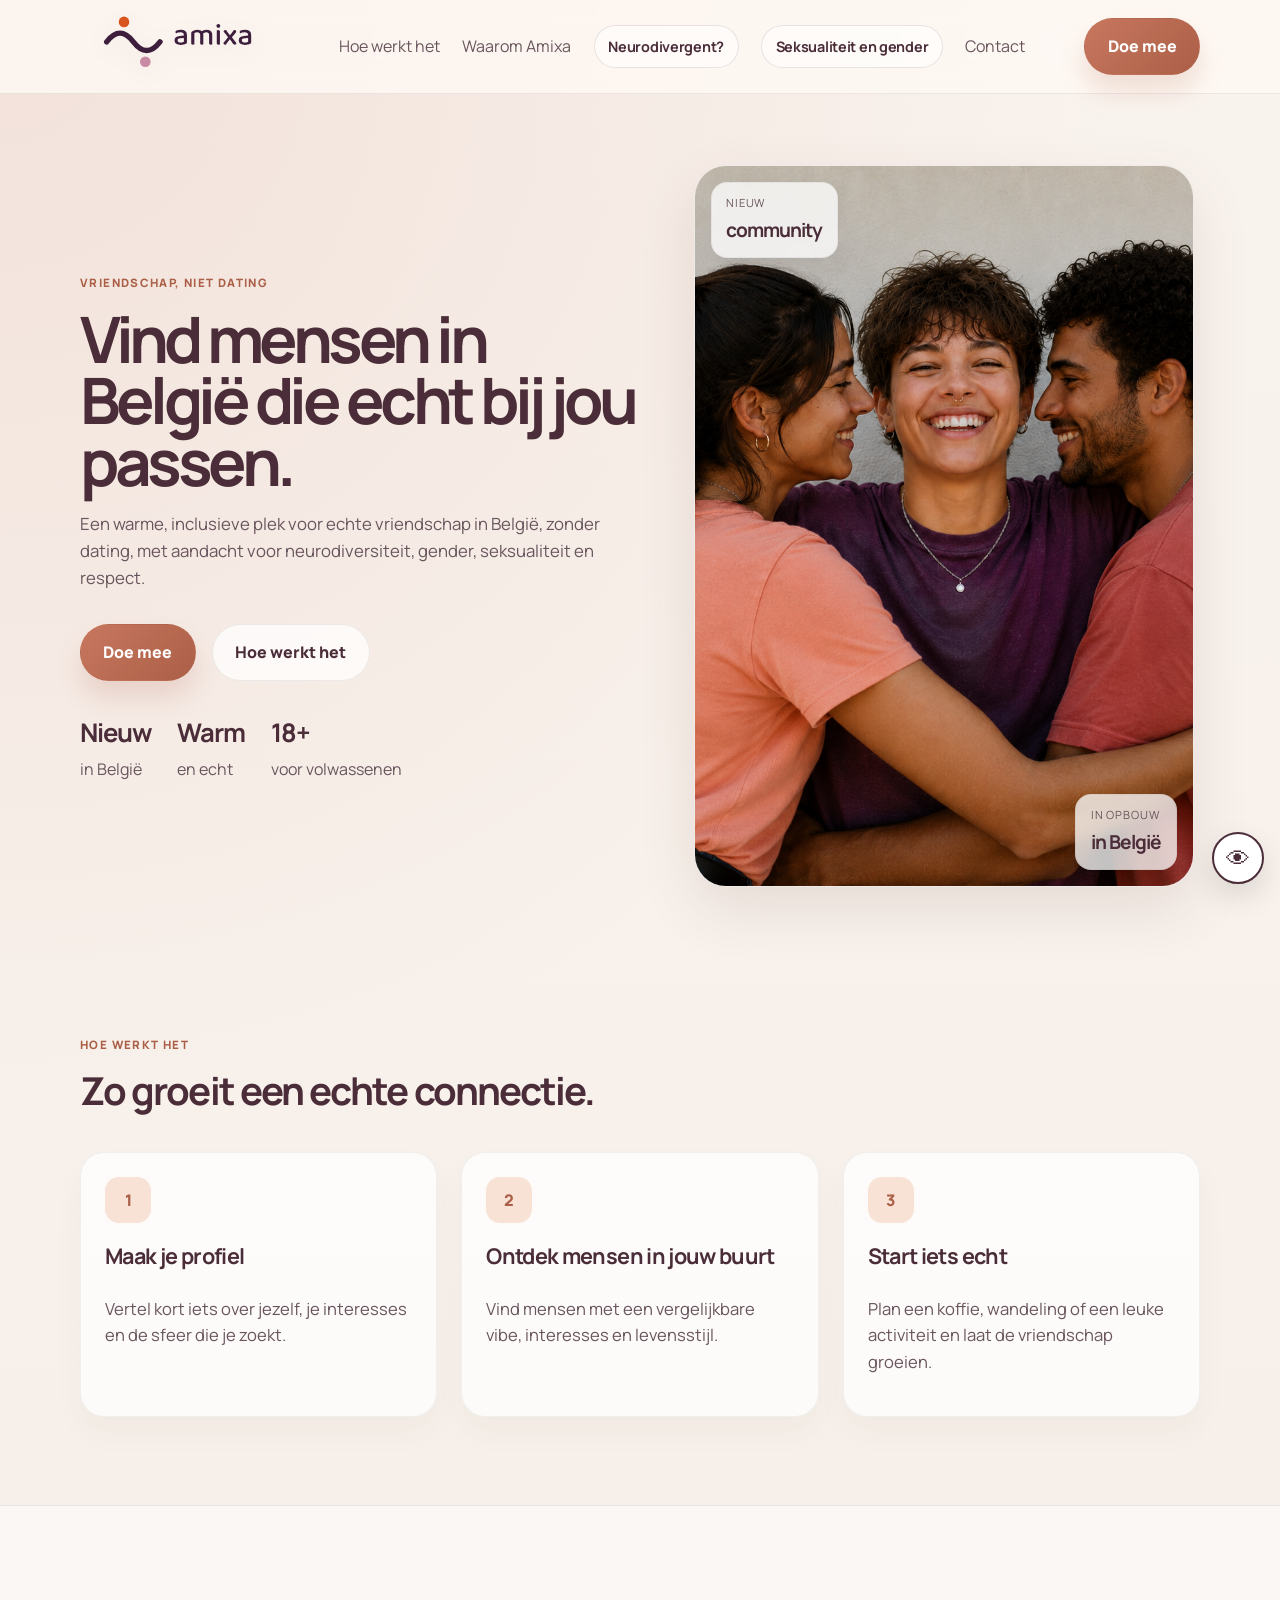
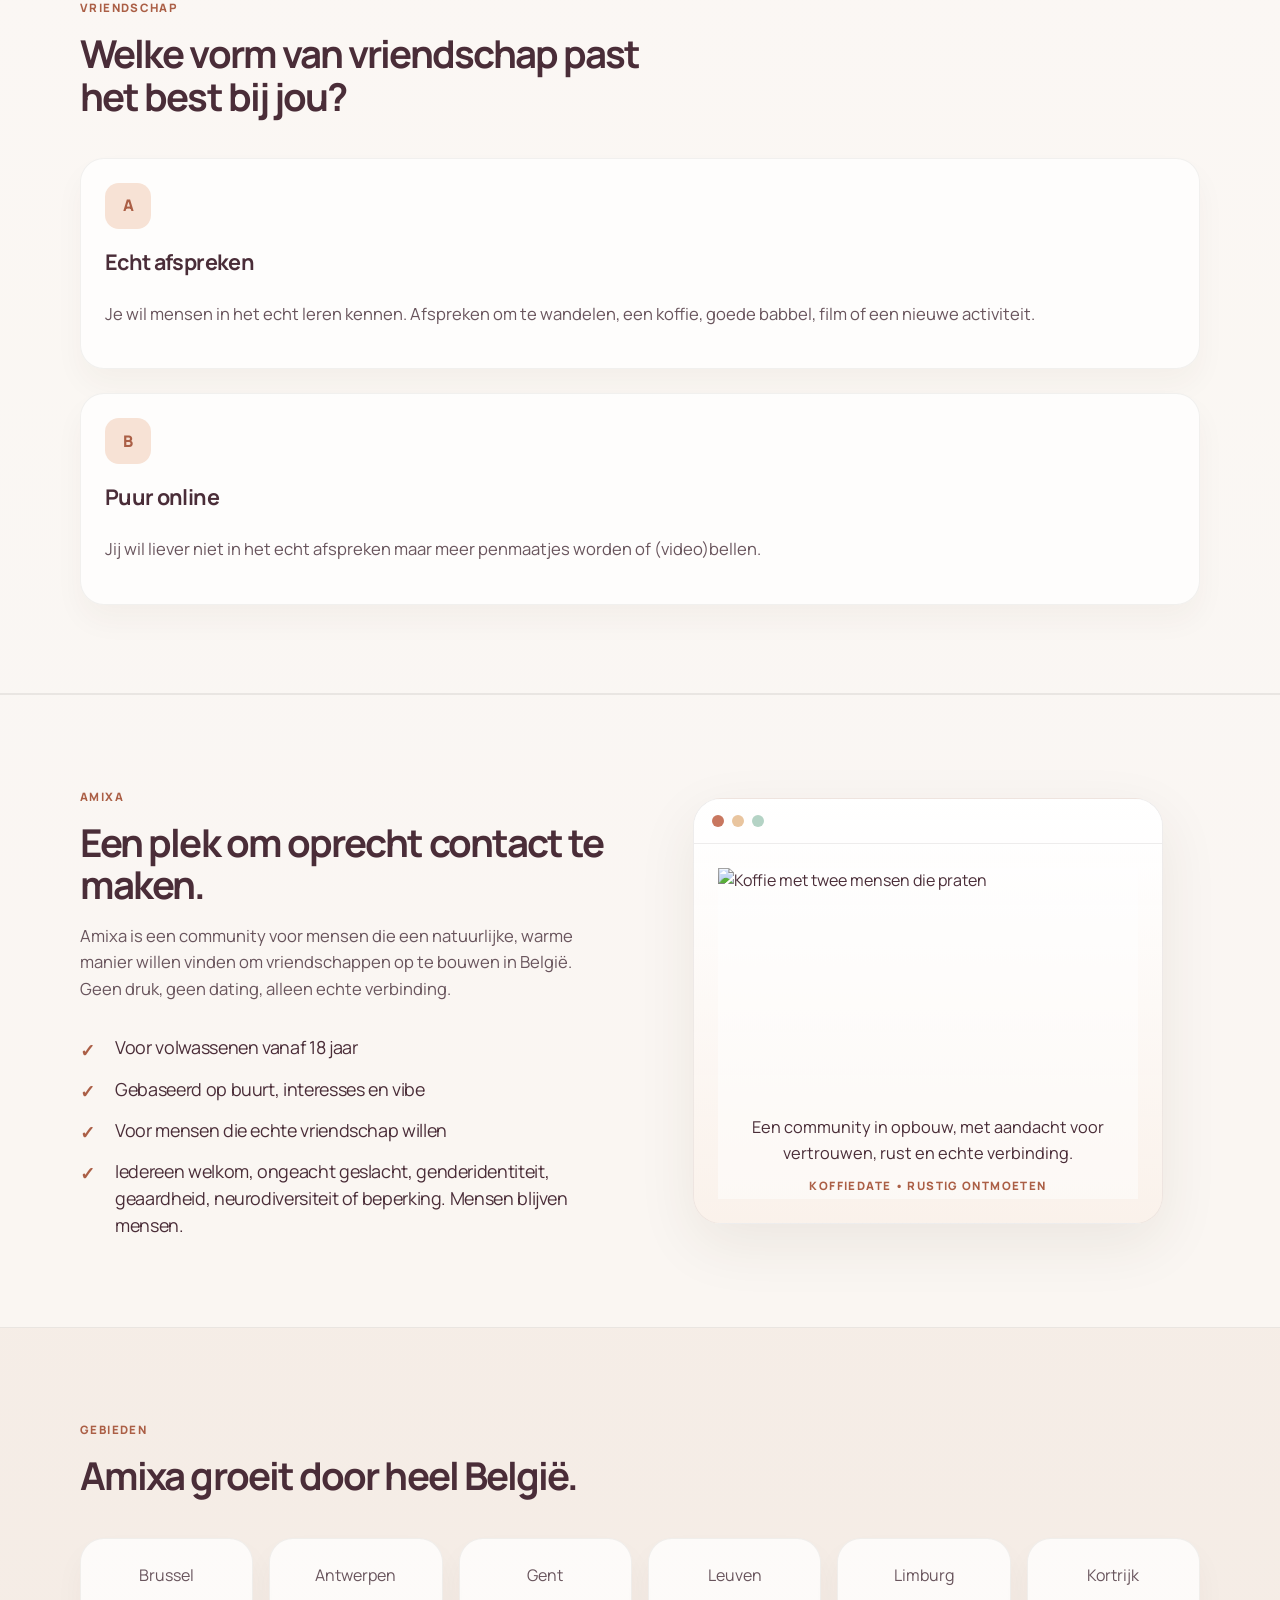
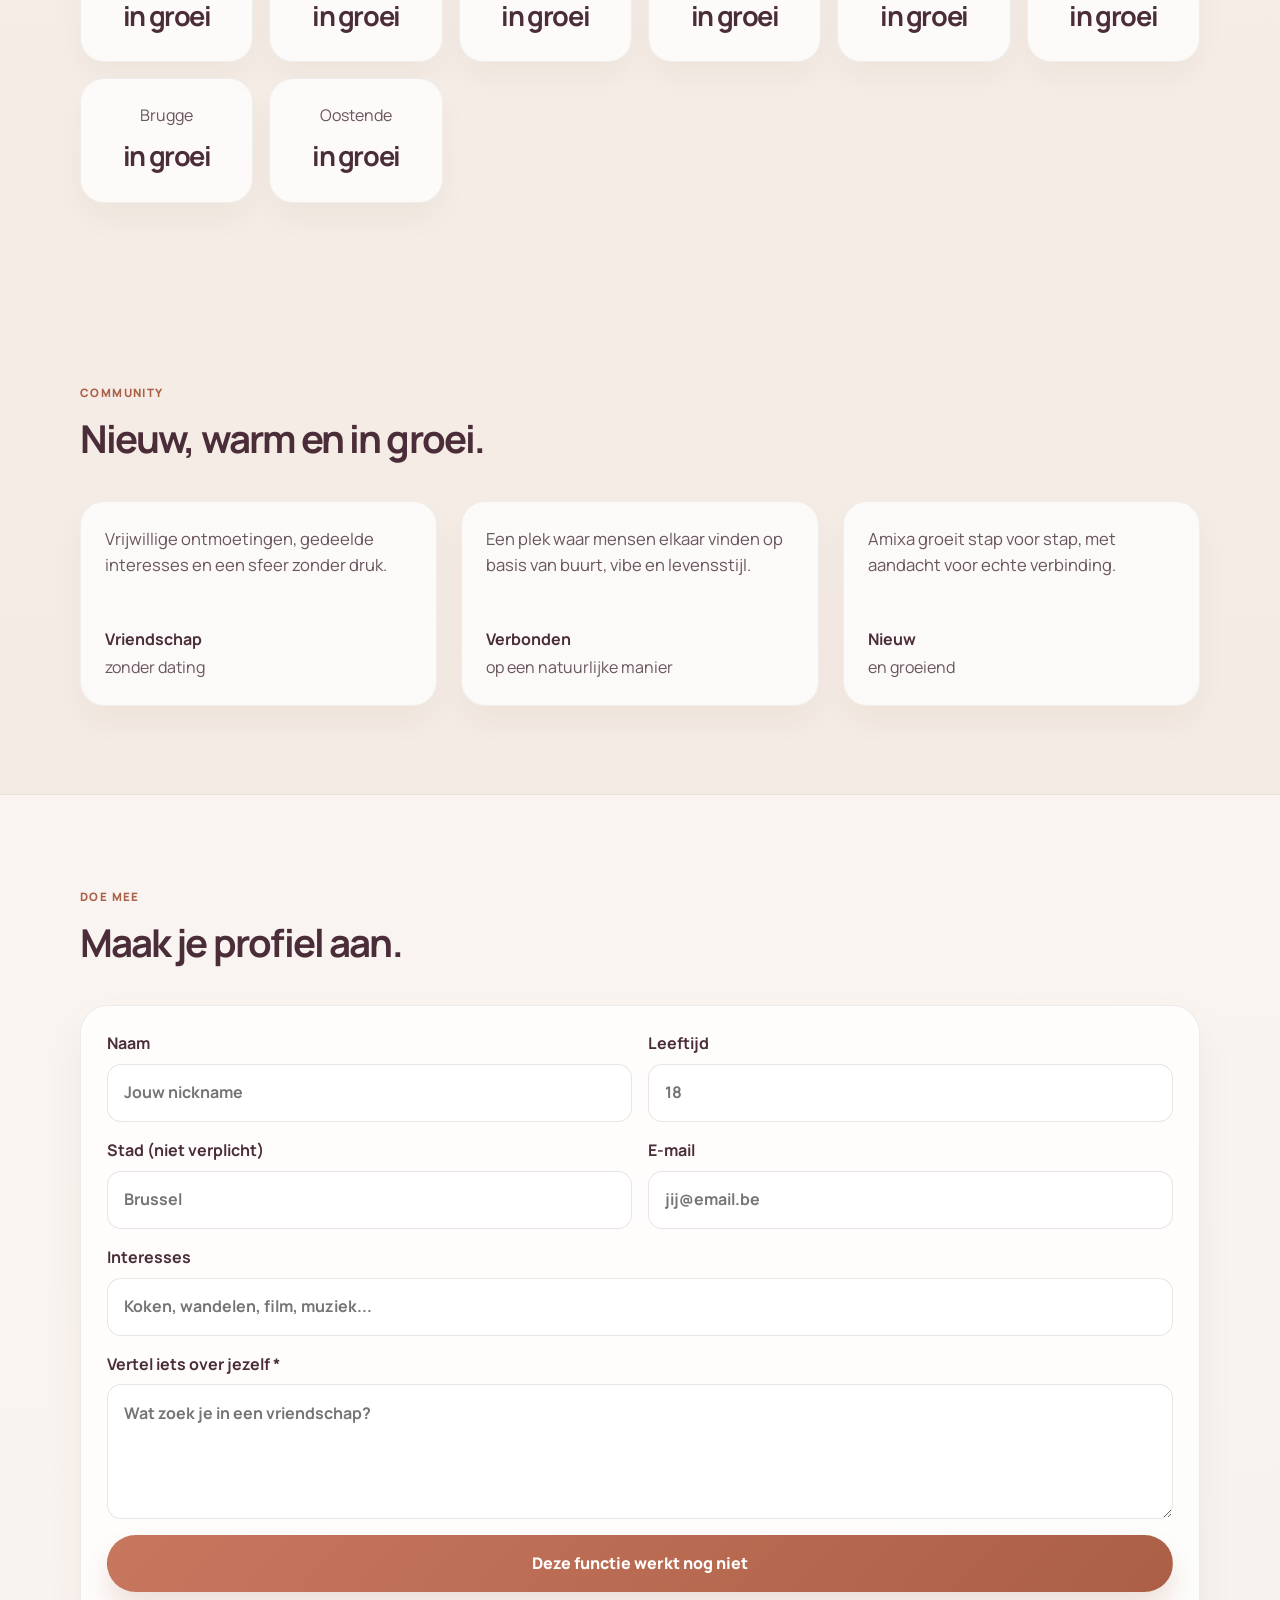
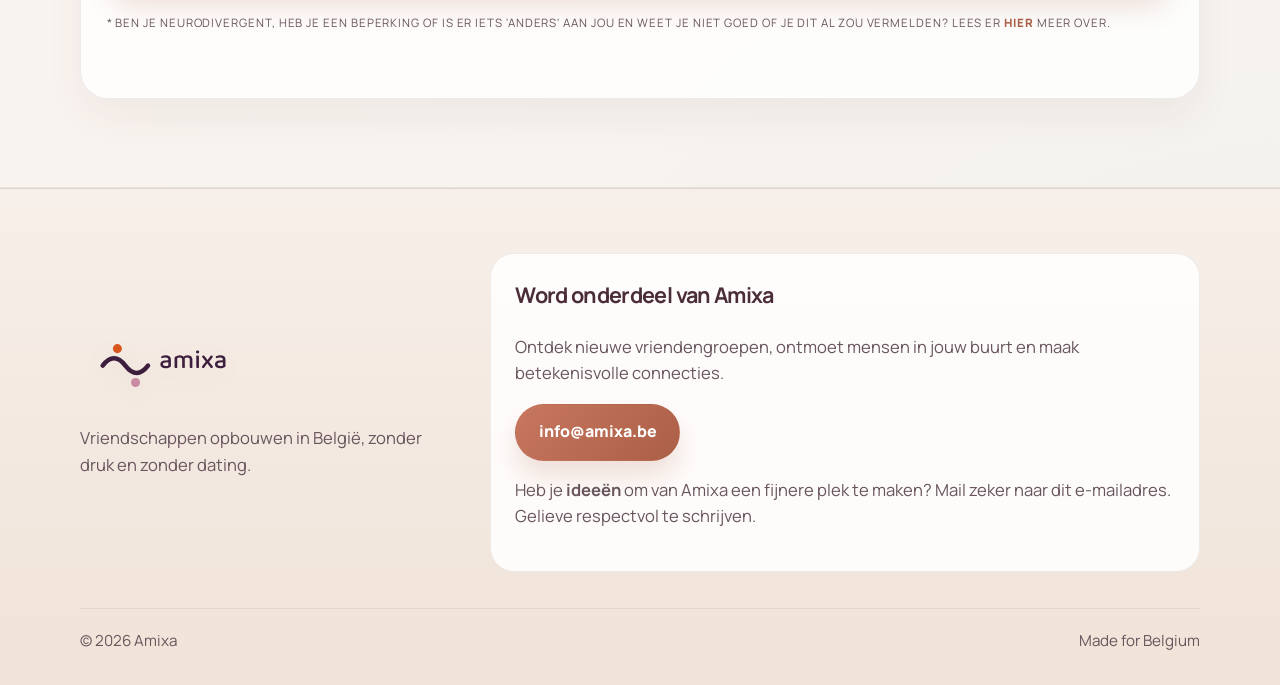
==== index.html @ b14d1f06 "Eerste versie website" ====
<!DOCTYPE html>
<html lang="nl">
  <head>
    <meta charset="UTF-8" />
    <meta name="viewport" content="width=device-width, initial-scale=1.0" />
    <meta
      name="description"
      content="Amixa helpt mensen vanaf 18 jaar in België echte vriendschappen te vinden zonder dating, op basis van interesses, buurt en verbinding."
    />
    <title>Amixa | Echte vriendschappen in België</title>
    <link rel="preconnect" href="https://fonts.googleapis.com" />
    <link rel="preconnect" href="https://fonts.gstatic.com" crossorigin />
    <link
      href="https://fonts.googleapis.com/css2?family=Manrope:wght@400;500;600;700;800&display=swap"
      rel="stylesheet"
    />
    <link rel="icon" type="image/svg+xml" href="favicon.svg" />
    <link rel="stylesheet" href="styles.css" />
  </head>
  <body>
    <div class="dev-modal hidden" id="devModal" aria-live="polite">
      <div class="dev-modal-card">
        <p class="dev-modal-kicker">Even een kleine update</p>
        <h2>Leuk dat je dit al invulde, maar deze functie werkt nog niet.</h2>
        <p>Feedback over deze eerste versie van Amixa? Mail naar info@amixa.be.</p>
        <p>Kom later terug :)</p>
        <button type="button" class="button button-primary" id="closeDevModal">Sluiten</button>
      </div>
    </div>

    <button class="contrast-toggle" type="button" aria-label="Schakel hoog contrast in" aria-pressed="false" title="Hoog contrast">
      👁
    </button>

    <header class="site-header">
      <div class="container nav-wrap">
        <a href="#top" class="brand" aria-label="Amixa home">
          <img src="amixa_logo_transparent.svg" alt="Amixa logo" class="brand-logo" />
        </a>

        <button class="nav-toggle" aria-label="Toggle navigation" aria-expanded="false">
          <span></span>
          <span></span>
          <span></span>
        </button>

        <nav class="site-nav" aria-label="Hoofdnavigatie">
          <a href="#hoe-werkt-het">Hoe werkt het</a>
          <a href="#waarom-amixa">Waarom Amixa</a>
          <a href="neurodivergent.html" class="header-pill" aria-label="Neurodivergent?">Neurodivergent?</a>
          <a href="sexualiteit-gender.html" class="header-pill" aria-label="Seksualiteit en gender">Seksualiteit en gender</a>
          <a href="#contact">Contact</a>
        </nav>

        <a href="#join" class="button button-primary nav-button">Doe mee</a>
      </div>
    </header>

    <main id="top">
      <section class="hero">
        <div class="container hero-grid">
          <div class="hero-copy">
            <span class="eyebrow">Vriendschap, niet dating</span>
            <h1>Vind mensen in België die echt bij jou passen.</h1>
            <p>
              Een warme, inclusieve plek voor echte vriendschap in België, zonder dating,
              met aandacht voor neurodiversiteit, gender, seksualiteit en respect.
            </p>

            <div class="hero-actions">
              <a href="#join" class="button button-primary">Doe mee</a>
              <a href="#hoe-werkt-het" class="button button-secondary">Hoe werkt het</a>
            </div>

            <div class="hero-metrics">
              <div>
                <strong>Nieuw</strong>
                <span>in België</span>
              </div>
              <div>
                <strong>Warm</strong>
                <span>en echt</span>
              </div>
              <div>
                <strong>18+</strong>
                <span>voor volwassenen</span>
              </div>
            </div>
          </div>

          <div class="hero-visual" aria-label="Foto van vrienden die elkaar knuffelen">
            <div class="hero-photo-card">
              <img src="3 vrienden knuffelen.png" alt="Drie vrienden knuffelen en lachen" />

              <div class="floating-badge top-left">
                <span>Nieuw</span>
                <strong>community</strong>
              </div>

              <div class="floating-badge bottom-right">
                <span>In opbouw</span>
                <strong>in België</strong>
              </div>
            </div>
          </div>
        </div>
      </section>

      <section id="hoe-werkt-het" class="section">
        <div class="container">
          <div class="section-heading narrow">
            <span class="eyebrow">Hoe werkt het</span>
            <h2>Zo groeit een echte connectie.</h2>
          </div>

          <div class="cards-grid three-col">
            <article class="info-card">
              <div class="icon">1</div>
              <h3>Maak je profiel</h3>
              <p>
                Vertel kort iets over jezelf, je interesses en de sfeer die je zoekt.
              </p>
            </article>

            <article class="info-card">
              <div class="icon">2</div>
              <h3>Ontdek mensen in jouw buurt</h3>
              <p>
                Vind mensen met een vergelijkbare vibe, interesses en levensstijl.
              </p>
            </article>

            <article class="info-card">
              <div class="icon">3</div>
              <h3>Start iets echt</h3>
              <p>
                Plan een koffie, wandeling of een leuke activiteit en laat de vriendschap groeien.
              </p>
            </article>
          </div>
        </div>
      </section>

      <section class="section alt-bg">
        <div class="container">
          <div class="section-heading narrow">
            <span class="eyebrow">Vriendschap</span>
            <h2>Welke vorm van vriendschap past het best bij jou?</h2>
          </div>

          <div class="cards-grid two-col">
            <article class="info-card">
              <div class="icon">A</div>
              <h3>Echt afspreken</h3>
              <p>
                Je wil mensen in het echt leren kennen. Afspreken om te wandelen, een koffie,
                goede babbel, film of een nieuwe activiteit.
              </p>
            </article>

            <article class="info-card">
              <div class="icon">B</div>
              <h3>Puur online</h3>
              <p>
                Jij wil liever niet in het echt afspreken maar meer penmaatjes worden of
                (video)bellen.
              </p>
            </article>
          </div>
        </div>
      </section>

      <section id="waarom-amixa" class="section alt-bg">
        <div class="container split-grid">
          <div class="feature-copy">
            <span class="eyebrow">Amixa</span>
            <h2>Een plek om oprecht contact te maken.</h2>
            <p>
              Amixa is een community voor mensen die een natuurlijke, warme manier willen vinden
              om vriendschappen op te bouwen in België.<br />
              Geen druk, geen dating, alleen echte verbinding.
            </p>

            <ul class="check-list">
              <li>Voor volwassenen vanaf 18 jaar</li>
              <li>Gebaseerd op buurt, interesses en vibe</li>
              <li>Voor mensen die echte vriendschap willen</li>
              <li>Iedereen welkom, ongeacht geslacht, genderidentiteit, geaardheid, neurodiversiteit of beperking. Mensen blijven mensen.</li>
            </ul>
          </div>

          <div class="feature-panel">
            <div class="panel-card">
              <div class="panel-header">
                <span class="dot coral"></span>
                <span class="dot gold"></span>
                <span class="dot mint"></span>
              </div>

              <div class="panel-body quote-rotator-wrap">
                <div class="quote-rotator" aria-live="polite">
                  <div class="quote-rotator__slide is-active">
                    <img
                      src="https://images.unsplash.com/photo-1495474472287-4d71bcdd2085?auto=format&fit=crop&w=900&q=80"
                      alt="Koffie met twee mensen die praten"
                    />
                    <div class="quote-rotator__content">
                      <p class="plain-copy">Een community in opbouw, met aandacht voor vertrouwen, rust en echte verbinding.</p>
                      <span class="rotator-caption">Koffiedate • rustig ontmoeten</span>
                    </div>
                  </div>

                  <div class="quote-rotator__slide">
                    <img src="cinema.png" alt="Film scherm in de cinema" />
                    <div class="quote-rotator__content">
                      <p class="plain-copy">Een community in opbouw, met aandacht voor vertrouwen, rust en echte verbinding.</p>
                      <span class="rotator-caption">Filmavond • samen kijken</span>
                    </div>
                  </div>

                  <div class="quote-rotator__slide">
                    <img src="escaperoom.png" alt="Bord met escaperoom" />
                    <div class="quote-rotator__content">
                      <p class="plain-copy">Een community in opbouw, met aandacht voor vertrouwen, rust en echte verbinding.</p>
                      <span class="rotator-caption">Escaperoom • samen op avontuur</span>
                    </div>
                  </div>
                </div>
              </div>
            </div>
          </div>
        </div>
      </section>

      <section id="gebieden" class="section">
        <div class="container">
          <div class="section-heading narrow">
            <span class="eyebrow">Gebieden</span>
            <h2>Amixa groeit door heel België.</h2>
          </div>

          <div class="regions-grid">
            <div class="region-card">
              <span>Brussel</span>
              <strong>in groei</strong>
            </div>
            <div class="region-card">
              <span>Antwerpen</span>
              <strong>in groei</strong>
            </div>
            <div class="region-card">
              <span>Gent</span>
              <strong>in groei</strong>
            </div>
            <div class="region-card">
              <span>Leuven</span>
              <strong>in groei</strong>
            </div>
            <div class="region-card">
              <span>Limburg</span>
              <strong>in groei</strong>
            </div>
            <div class="region-card">
              <span>Kortrijk</span>
              <strong>in groei</strong>
            </div>
            <div class="region-card">
              <span>Brugge</span>
              <strong>in groei</strong>
            </div>
            <div class="region-card">
              <span>Oostende</span>
              <strong>in groei</strong>
            </div>
          </div>
        </div>
      </section>

      <section class="section testimonials">
        <div class="container">
          <div class="section-heading narrow">
            <span class="eyebrow">Community</span>
            <h2>Nieuw, warm en in groei.</h2>
          </div>

          <div class="cards-grid three-col testimonial-grid">
            <article class="testimonial-card">
              <p>Vrijwillige ontmoetingen, gedeelde interesses en een sfeer zonder druk.</p>
              <footer>
                <strong>Vriendschap</strong>
                <span>zonder dating</span>
              </footer>
            </article>

            <article class="testimonial-card">
              <p>Een plek waar mensen elkaar vinden op basis van buurt, vibe en levensstijl.</p>
              <footer>
                <strong>Verbonden</strong>
                <span>op een natuurlijke manier</span>
              </footer>
            </article>

            <article class="testimonial-card">
              <p>Amixa groeit stap voor stap, met aandacht voor echte verbinding.</p>
              <footer>
                <strong>Nieuw</strong>
                <span>en groeiend</span>
              </footer>
            </article>
          </div>
        </div>
      </section>

      <section id="join" class="section alt-bg">
        <div class="container">
          <div class="section-heading narrow">
            <span class="eyebrow">Doe mee</span>
            <h2>Maak je profiel aan.</h2>
          </div>

          <div class="signup-panel">
            <form id="profile-form" class="signup-form">
              <div class="form-row">
                <label>
                  <span>Naam</span>
                  <input type="text" name="name" placeholder="Jouw nickname" required />
                </label>

                <label>
                  <span>Leeftijd</span>
                  <input type="number" name="age" min="18" placeholder="18" required />
                </label>
              </div>

              <div class="form-row">
                <label>
                  <span>Stad (niet verplicht)</span>
                  <input type="text" name="city" placeholder="Brussel" />
                </label>

                <label>
                  <span>E-mail</span>
                  <input type="email" name="email" placeholder="jij@email.be" required />
                </label>
              </div>

              <label>
                <span>Interesses</span>
                <input type="text" name="interests" placeholder="Koken, wandelen, film, muziek..." required />
              </label>

              <label>
                <span>Vertel iets over jezelf *</span>
                <textarea name="bio" rows="4" placeholder="Wat zoek je in een vriendschap?" required></textarea>
              </label>

              <button type="submit" class="button button-primary">Deze functie werkt nog niet</button>
              <p class="form-note">* Ben je neurodivergent, heb je een beperking of is er iets 'anders' aan jou en weet je niet goed of je dit al zou vermelden? Lees er <a href="kiezen.html" class="form-note-link">hier</a> meer over.</p>
              <p class="form-success" aria-live="polite"></p>
            </form>
          </div>
        </div>
      </section>
    </main>

    <footer id="contact" class="site-footer">
      <div class="container footer-wrap">
        <div>
          <a href="#top" class="brand footer-brand" aria-label="Amixa home">
            <img src="amixa_logo_transparent.svg" alt="Amixa logo" class="brand-logo" />
          </a>
          <p>Vriendschappen opbouwen in België, zonder druk en zonder dating.</p>
        </div>

        <div class="cta-box">
          <h3>Word onderdeel van Amixa</h3>
          <p>Ontdek nieuwe vriendengroepen, ontmoet mensen in jouw buurt en maak betekenisvolle connecties.</p>
          <a href="mailto:info@amixa.be" class="button button-primary">info@amixa.be</a>
          <p>Heb je <strong>ideeën</strong> om van Amixa een fijnere plek te maken? Mail zeker naar dit e-mailadres. Gelieve respectvol te schrijven.</p>
        </div>
      </div>

      <div class="container bottom-bar">
        <span>© <span id="year"></span> Amixa</span>
        <span>Made for Belgium</span>
      </div>
    </footer>

    <script src="https://www.gstatic.com/firebasejs/10.12.2/firebase-app-compat.js"></script>
    <script src="https://www.gstatic.com/firebasejs/10.12.2/firebase-firestore-compat.js"></script>
    <script src="script.js"></script>
  </body>
</html>
---- styles.css ----
:root {
  --bg: #f7efe8;
  --bg-soft: #f1e4dc;
  --panel: #fffdfb;
  --panel-strong: #f5e7df;
  --card: #fffaf6;
  --text: #4a2d38;
  --muted: #69555d;
  --primary: #c8775f;
  --primary-deep: #ab5f46;
  --secondary: #b4d3c5;
  --secondary-deep: #7ea898;
  --gold: #e9c59f;
  --line: rgba(42, 32, 29, 0.08);
  --shadow: rgba(72, 45, 31, 0.08);
  --peach: #f7e2d5;
  --mint: #edf7f1;
  --rose: #f0d7ce;
}

* {
  box-sizing: border-box;
}

html {
  scroll-behavior: smooth;
}

body {
  margin: 0;
  font-family: "Manrope", sans-serif;
  background:
    radial-gradient(circle at top left, rgba(200, 119, 95, 0.14), transparent 20%),
    radial-gradient(circle at bottom right, rgba(180, 211, 197, 0.18), transparent 24%),
    linear-gradient(180deg, #f9f3ee 0%, #f2e8e0 100%);
  color: var(--text);
  line-height: 1.6;
}

body.high-contrast {
  background: #ffef80 !important;
  color: #000 !important;
}

body.high-contrast * {
  color: #000 !important;
}

body.high-contrast p,
body.high-contrast span,
body.high-contrast li,
body.high-contrast label,
body.high-contrast input,
body.high-contrast textarea,
body.high-contrast .site-nav a,
body.high-contrast .bottom-bar,
body.high-contrast .cta-box p,
body.high-contrast .nav-button,
body.high-contrast .hero-metrics span,
body.high-contrast .region-card span,
body.high-contrast .testimonial-card footer span,
body.high-contrast .section-heading .eyebrow {
  font-size: 1.05rem !important;
  line-height: 1.6 !important;
}

body.high-contrast h1 {
  font-size: clamp(3.2rem, 7vw, 6rem) !important;
  line-height: 0.95 !important;
  letter-spacing: -0.06em !important;
}

body.high-contrast h2 {
  font-size: clamp(2.3rem, 4vw, 3.8rem) !important;
  line-height: 1.05 !important;
  letter-spacing: -0.05em !important;
}

body.high-contrast h3,
body.high-contrast .brand,
body.high-contrast .button,
body.high-contrast .hero-metrics strong,
body.high-contrast .region-card strong,
body.high-contrast .testimonial-card strong {
  font-size: 1.3em !important;
  line-height: 1.2 !important;
}

body.high-contrast .site-header,
body.high-contrast .site-footer,
body.high-contrast .alt-bg,
body.high-contrast .info-card,
body.high-contrast .testimonial-card,
body.high-contrast .region-card,
body.high-contrast .signup-panel,
body.high-contrast .cta-box,
body.high-contrast .panel-card,
body.high-contrast .empty-panel,
body.high-contrast .metric-box,
body.high-contrast .panel-body {
  background: #fff6b0 !important;
}

body.high-contrast .button-primary {
  background: #000 !important;
  color: #ffef80 !important;
  border-color: #000 !important;
}

body.high-contrast .button-secondary {
  background: #ffef80 !important;
  color: #000 !important;
  border-color: #000 !important;
}

body.high-contrast .hero-photo-card,
body.high-contrast .floating-badge,
body.high-contrast .brand-logo {
  filter: none !important;
}

h1,
h2,
h3,
.brand,
.site-nav,
.button,
.hero-metrics strong,
.region-card strong,
.testimonial-card strong,
.section-heading,
.feature-copy,
.check-list li,
.plain-copy,
.footer-brand,
.bottom-bar {
  color: var(--text);
}

a {
  color: inherit;
  text-decoration: none;
}

img {
  max-width: 100%;
  display: block;
}

button {
  font: inherit;
}

.container {
  width: min(1120px, calc(100% - 2rem));
  margin: 0 auto;
}

.section {
  padding: 5.5rem 0;
}

.alt-bg {
  background: rgba(255, 255, 255, 0.45);
  border-block: 1px solid var(--line);
}

.eyebrow {
  display: inline-block;
  margin-bottom: 1rem;
  font-size: 0.72rem;
  letter-spacing: 0.12em;
  text-transform: uppercase;
  color: var(--primary-deep);
  font-weight: 800;
}

h1, h2, h3, p {
  margin-top: 0;
}

h1 {
  font-size: clamp(2.8rem, 5vw, 5rem);
  line-height: 0.96;
  letter-spacing: -0.07em;
  margin-bottom: 1.2rem;
}

h2 {
  font-size: clamp(2rem, 3vw, 3.2rem);
  line-height: 1.1;
  letter-spacing: -0.05em;
  margin-bottom: 1rem;
}

h3 {
  font-size: 1.35rem;
  letter-spacing: -0.03em;
}

p {
  color: var(--muted);
  font-size: 1.04rem;
}

.site-header {
  position: sticky;
  top: 0;
  z-index: 20;
  background: rgba(255, 250, 245, 0.75);
  backdrop-filter: blur(12px);
  border-bottom: 1px solid var(--line);
}

.nav-wrap {
  display: flex;
  align-items: center;
  justify-content: space-between;
  min-height: 80px;
  gap: 1rem;
}

.site-nav .header-pill {
  border: 1px solid rgba(74, 45, 56, 0.12);
  background: rgba(255, 255, 255, 0.55);
  color: var(--text);
  border-radius: 999px;
  padding: 0.55rem 0.85rem;
  font-weight: 700;
  font-size: 0.9rem;
  letter-spacing: -0.02em;
  cursor: pointer;
}

.brand {
  display: inline-flex;
  align-items: center;
  gap: 0.7rem;
  font-weight: 800;
  letter-spacing: -0.05em;
  font-size: 1.2rem;
}

.brand-logo {
  display: block;
  width: 200px;
  max-width: 100%;
  height: auto;
  object-fit: contain;
  filter: drop-shadow(0 6px 12px rgba(42, 32, 29, 0.06));
}

.footer-brand .brand-logo {
  width: 200px;
}

.brand-mark {
  display: inline-grid;
  place-items: center;
  width: 34px;
  height: 34px;
  border-radius: 12px;
  background: linear-gradient(135deg, var(--primary), var(--gold));
  color: #ffffff;
  font-weight: 900;
  box-shadow: 0 10px 18px rgba(255, 141, 109, 0.25);
}

.site-nav {
  display: inline-flex;
  align-items: center;
  gap: 1.4rem;
  color: var(--muted);
}

.site-nav a {
  transition: color 0.2s ease;
}

.site-nav a:hover,
.site-nav a:focus-visible {
  color: var(--text);
}

.nav-toggle {
  display: none;
  width: 46px;
  height: 46px;
  border-radius: 12px;
  background: rgba(255, 255, 255, 0.9);
  border: 1px solid var(--line);
  padding: 0.7rem 0.6rem;
}

.nav-toggle span {
  display: block;
  width: 100%;
  height: 2px;
  background: var(--text);
  margin: 5px 0;
  border-radius: 2px;
}

.button {
  display: inline-flex;
  justify-content: center;
  align-items: center;
  border-radius: 999px;
  padding: 0.92rem 1.4rem;
  font-weight: 800;
  transition: transform 0.2s ease, box-shadow 0.2s ease;
  border: 1px solid transparent;
}

.button:hover,
.button:focus-visible {
  transform: translateY(-1px);
}

.button-primary {
  background: linear-gradient(135deg, var(--primary), var(--primary-deep));
  color: #fff;
  box-shadow: 0 16px 26px rgba(171, 95, 70, 0.18);
}

.button-secondary {
  background: rgba(255, 255, 255, 0.72);
  border-color: rgba(42, 32, 29, 0.08);
  color: var(--text);
}

.hero {
  padding: 4.4rem 0 3.5rem;
}

.hero-grid {
  display: grid;
  grid-template-columns: 1.05fr 0.95fr;
  align-items: center;
  gap: 2.5rem;
}

.hero-copy p {
  max-width: 34rem;
  font-size: 1.05rem;
}

.hero-actions {
  display: flex;
  flex-wrap: wrap;
  gap: 1rem;
  margin: 2rem 0;
}

.hero-metrics {
  display: flex;
  flex-wrap: wrap;
  gap: 1.6rem;
  margin-top: 1.25rem;
}

.hero-metrics div {
  display: flex;
  flex-direction: column;
  gap: 0.2rem;
}

.hero-metrics strong {
  font-size: 1.6rem;
  letter-spacing: -0.04em;
}

.hero-metrics span {
  color: var(--muted);
}

.hero-visual {
  display: flex;
  justify-content: center;
}

.hero-photo-card {
  position: relative;
  width: min(100%, 500px);
  border-radius: 32px;
  overflow: hidden;
  border: 1px solid rgba(42, 32, 29, 0.08);
  background: var(--panel);
  box-shadow: 0 22px 56px rgba(96, 65, 50, 0.12);
}

.hero-photo-card img {
  display: block;
  width: 100%;
  height: 720px;
  object-fit: cover;
  object-position: center;
}

.floating-badge {
  position: absolute;
  display: flex;
  flex-direction: column;
  gap: 0.2rem;
  background: rgba(255, 255, 255, 0.76);
  backdrop-filter: blur(6px);
  border: 1px solid rgba(42, 32, 29, 0.06);
  border-radius: 16px;
  padding: 0.7rem 0.9rem;
  box-shadow: 0 12px 28px rgba(41, 31, 28, 0.08);
}

.floating-badge span {
  color: var(--muted);
  font-size: 0.7rem;
  text-transform: uppercase;
  letter-spacing: 0.08em;
}

.floating-badge strong {
  font-size: 1.2rem;
  letter-spacing: -0.05em;
}

.top-left {
  top: 1rem;
  left: 1rem;
}

.bottom-right {
  right: 1rem;
  bottom: 1rem;
}

.cta-card span {
  color: rgba(255, 255, 255, 0.8);
}

.section-heading {
  margin-bottom: 2.5rem;
}

.section-heading.narrow {
  max-width: 620px;
}

.cards-grid {
  display: grid;
  gap: 1.5rem;
}

.three-col {
  grid-template-columns: repeat(3, minmax(0, 1fr));
}

.info-card,
.testimonial-card,
.region-card {
  background: rgba(255, 255, 255, 0.74);
  border: 1px solid rgba(42, 32, 29, 0.06);
  border-radius: 24px;
  padding: 1.5rem;
  box-shadow: 0 16px 30px rgba(72, 45, 31, 0.04);
}

.icon {
  display: inline-grid;
  place-items: center;
  width: 46px;
  height: 46px;
  border-radius: 14px;
  margin-bottom: 1rem;
  background: var(--peach);
  color: var(--primary-deep);
  font-weight: 800;
}

.split-grid {
  display: grid;
  grid-template-columns: 1fr 1fr;
  align-items: center;
  gap: 2rem;
}

.check-list {
  list-style: none;
  padding: 0;
  margin: 2rem 0 0;
  display: grid;
  gap: 0.9rem;
}

.check-list li {
  position: relative;
  padding-left: 2.2rem;
  color: var(--text);
  font-size: clamp(1.05rem, 1.4vw, 1.5rem);
  line-height: 1.5;
  letter-spacing: -0.02em;
  font-weight: 400;
}

.check-list li::before {
  content: "✓";
  position: absolute;
  left: 0;
  top: 0.12em;
  color: var(--primary-deep);
  font-weight: 800;
  font-size: 1em;
}

.takeaway-callout {
  background: linear-gradient(180deg, rgba(255, 255, 255, 0.7), rgba(246, 230, 223, 0.8));
  border: 1px solid rgba(190, 106, 82, 0.26);
  border-radius: 28px;
  padding: 2rem 2rem 1.25rem;
  box-shadow: 0 18px 38px rgba(133, 92, 79, 0.08);
}

.takeaway-callout .section-heading {
  margin-bottom: 1.25rem;
}

.takeaway-callout .section-heading h2 {
  margin-bottom: 0;
  font-size: clamp(1.8rem, 2.2vw, 2.8rem);
  line-height: 1.08;
}

.takeaway-callout .eyebrow {
  background: rgba(255, 255, 255, 0.5);
  border: 1px solid rgba(190, 106, 82, 0.18);
  border-radius: 999px;
  padding: 0.45rem 0.8rem;
  margin-bottom: 0.8rem;
}

.takeaway-subtitle {
  margin: 0 0 0.7rem;
  color: var(--primary-deep);
  font-size: 0.95rem;
  font-weight: 800;
  letter-spacing: 0.12em;
  text-transform: uppercase;
}

.safe-callout {
  margin-top: 1.8rem;
}

.safe-callout p:last-child {
  margin-bottom: 0;
  color: var(--text);
  font-size: 1.08rem;
  font-weight: 700;
}

.feature-panel {
  display: flex;
  justify-content: center;
}

.panel-card {
  width: min(100%, 470px);
  background: linear-gradient(180deg, rgba(255, 255, 255, 0.96), rgba(255, 245, 239, 0.92));
  border: 1px solid var(--line);
  border-radius: 28px;
  overflow: hidden;
  box-shadow: 0 20px 60px rgba(70, 48, 31, 0.08);
}

.panel-header {
  display: flex;
  gap: 0.5rem;
  padding: 1rem 1.1rem;
  border-bottom: 1px solid var(--line);
  background: rgba(255, 255, 255, 0.7);
}

.dot {
  width: 12px;
  height: 12px;
  border-radius: 50%;
  display: inline-block;
}

.dot.coral { background: var(--primary); }
.dot.gold { background: var(--gold); }
.dot.mint { background: var(--secondary); }

.panel-body {
  padding: 1.5rem;
}

.empty-panel {
  min-height: 250px;
  display: flex;
  align-items: center;
  justify-content: center;
  background: linear-gradient(180deg, rgba(255, 255, 255, 0.5), rgba(247, 239, 232, 0.6));
}

.quote-rotator-wrap {
  min-height: 320px;
  background: linear-gradient(180deg, rgba(255, 255, 255, 0.5), rgba(247, 239, 232, 0.6));
}

.quote-rotator {
  position: relative;
  height: 100%;
}

.quote-rotator__slide {
  display: none;
  height: 100%;
  background: rgba(255, 255, 255, 0.5);
}

.quote-rotator__slide.is-active {
  display: block;
}

.quote-rotator__slide img {
  width: 100%;
  height: 230px;
  object-fit: cover;
  display: block;
}

.movie-screen,
.escape-sign {
  width: 100%;
  height: 230px;
  display: flex;
  align-items: center;
  justify-content: center;
  position: relative;
  overflow: hidden;
}

.movie-screen {
  background: linear-gradient(180deg, #1c1e2f 0%, #0f1220 100%);
  border: 6px solid #f4d6b5;
}

.movie-screen::before {
  content: "";
  position: absolute;
  inset: 18px 18px 18px 18px;
  border-radius: 12px;
  background: linear-gradient(180deg, rgba(255, 255, 255, 0.08), rgba(255, 255, 255, 0.02));
}

.movie-screen span,
.escape-sign span {
  position: relative;
  z-index: 1;
  font-weight: 800;
  letter-spacing: -0.04em;
}

.movie-screen span {
  color: #f7efe8;
  font-size: clamp(2rem, 4vw, 2.5rem);
}

.escape-sign {
  background: linear-gradient(135deg, #f7e2d5 0%, #f5d7b7 50%, #e9d5a4 100%);
  border: 4px solid rgba(74, 45, 56, 0.15);
}

.escape-sign span {
  color: var(--text);
  font-size: clamp(1.8rem, 3vw, 2.4rem);
}

.quote-rotator__content {
  padding: 1rem 1rem 0.2rem;
}

.plain-copy {
  margin: 0;
  text-align: center;
  font-size: 1.02rem;
  color: var(--text);
}

.rotator-caption {
  display: block;
  margin-top: 0.7rem;
  text-align: center;
  font-size: 0.72rem;
  letter-spacing: 0.12em;
  text-transform: uppercase;
  color: var(--primary-deep);
  font-weight: 800;
}

.metric-grid {
  display: grid;
  grid-template-columns: repeat(2, minmax(0, 1fr));
  gap: 0.8rem;
  margin-bottom: 1.2rem;
}

.metric-box {
  background: var(--card);
  border: 1px solid var(--line);
  border-radius: 16px;
  padding: 0.9rem 0.8rem;
}

.metric-box small {
  display: block;
  color: var(--muted);
}

.metric-box strong {
  font-size: 1.6rem;
  letter-spacing: -0.05em;
}

.insight-box {
  background: linear-gradient(135deg, rgba(255, 141, 109, 0.1), rgba(154, 213, 196, 0.15));
  border: 1px solid rgba(255, 141, 109, 0.18);
  border-radius: 18px;
  padding: 0.9rem 1rem;
  margin-bottom: 1.3rem;
}

.insight-box span {
  display: block;
  color: var(--muted);
  margin-bottom: 0.2rem;
}

.bars {
  display: grid;
  gap: 1rem;
}

.bar-group label {
  display: inline-block;
  color: var(--muted);
  margin-bottom: 0.5rem;
}

.progress {
  position: relative;
  width: 100%;
  height: 12px;
  border-radius: 999px;
  background: rgba(31, 29, 27, 0.07);
  overflow: hidden;
}

.progress span {
  position: absolute;
  inset: 0 auto 0 0;
  border-radius: inherit;
  background: linear-gradient(90deg, var(--primary), var(--secondary-deep));
}

.regions-grid {
  display: grid;
  grid-template-columns: repeat(6, minmax(0, 1fr));
  gap: 1rem;
}

.region-card {
  display: flex;
  flex-direction: column;
  gap: 0.35rem;
  min-height: 120px;
  justify-content: center;
  text-align: center;
}

.region-card span {
  color: var(--muted);
}

.region-card strong {
  font-size: 1.7rem;
  letter-spacing: -0.05em;
}

.testimonial-grid {
  grid-template-columns: repeat(3, minmax(0, 1fr));
}

.testimonial-card {
  margin: 0;
  display: flex;
  flex-direction: column;
  justify-content: space-between;
  gap: 2rem;
}

.testimonial-card footer {
  display: flex;
  flex-direction: column;
  gap: 0.15rem;
  color: var(--muted);
}

.site-footer {
  background: linear-gradient(180deg, #f7efe9 0%, #f0e3d8 100%);
  border-top: 1px solid var(--line);
  padding: 4rem 0 2rem;
}

.footer-wrap {
  display: flex;
  justify-content: space-between;
  align-items: center;
  gap: 2rem;
}

.footer-brand {
  margin-bottom: 1rem;
}

.footer-brand .brand-logo {
  width: 170px;
}

.cta-box {
  min-width: min(100%, 430px);
  background: rgba(255, 255, 255, 0.85);
  border: 1px solid var(--line);
  border-radius: 24px;
  padding: 1.5rem;
}

.cta-box .button {
  display: inline-block;
  margin-bottom: 1rem;
}

.page-main {
  padding-bottom: 2rem;
}

.page-hero {
  padding: 4rem 0 2rem;
}

.page-hero-inner {
  display: grid;
  gap: 1.5rem;
}

.page-title-wrap {
  max-width: 940px;
}

.page-title-wrap h1 {
  white-space: nowrap;
}

.page-title-wrap p {
  max-width: 730px;
  font-size: 1.2rem;
}

.neuro-title-wrap h1 {
  white-space: normal;
  font-size: clamp(2.1rem, 3.8vw, 3.6rem);
  line-height: 1.08;
  letter-spacing: -0.05em;
  max-width: 860px;
}

.identity-split {
  display: grid;
  grid-template-columns: 0.95fr 1.05fr;
  gap: 1.5rem;
  align-items: stretch;
}

.explainer-three {
  display: grid;
  grid-template-columns: 1fr 1.1fr 1fr;
  gap: 1.5rem;
  align-items: stretch;
}

.explainer-visual {
  display: flex;
  align-items: stretch;
}

.explainer-visual-lower {
  align-self: end;
}

.identity-panel,
.portrait-panel,
.explainer-card {
  background: rgba(255, 255, 255, 0.82);
  border: 1px solid var(--line);
  border-radius: 28px;
  padding: 1.5rem;
  box-shadow: 0 18px 34px rgba(74, 45, 56, 0.04);
}

.explainer-card {
  display: flex;
  flex-direction: column;
  justify-content: flex-start;
}

.explainer-card h3 {
  margin-bottom: 0.8rem;
}

.compact-grid {
  margin-top: 1rem;
}

.left-align {
  margin-bottom: 1.25rem;
}

.compare-table {
  width: 100%;
  margin-top: 2rem;
  border-collapse: collapse;
  border: 1px solid var(--line);
  border-radius: 22px;
  overflow: hidden;
  background: rgba(255, 255, 255, 0.7);
  box-shadow: 0 18px 34px rgba(74, 45, 56, 0.04);
}

.compare-table th,
.compare-table td {
  width: 50%;
  vertical-align: top;
  padding: 1.2rem 1.1rem;
  border-bottom: 1px solid var(--line);
  color: var(--text);
}

.compare-table th {
  background: rgba(233, 197, 159, 0.35);
  text-align: left;
  font-size: 0.78rem;
  line-height: 1.2;
  letter-spacing: 0.09em;
  text-transform: uppercase;
  color: var(--primary-deep);
}

.compare-table td + td,
.compare-table th + th {
  border-left: 1px solid var(--line);
}

.compare-table tbody tr:last-child td {
  border-bottom: none;
}

@media (max-width: 700px) {
  .compare-table,
  .compare-table thead,
  .compare-table tbody,
  .compare-table th,
  .compare-table td,
  .compare-table tr {
    display: block;
    width: 100%;
  }

  .compare-table thead {
    display: none;
  }

  .compare-table tr {
    border-bottom: 1px solid var(--line);
  }

  .compare-table td {
    border-left: none !important;
    border-bottom: none;
    padding: 1rem 1rem 0.75rem;
  }

  .compare-table td:last-child {
    padding-bottom: 1rem;
  }
}

.gender-grid {
  display: grid;
  grid-template-columns: repeat(2, minmax(0, 1fr));
  gap: 1rem;
}

.term-badge {
  display: inline-flex;
  align-items: center;
  justify-content: center;
  margin-bottom: 0.9rem;
  padding: 0.45rem 0.8rem;
  border-radius: 999px;
  font-size: 0.72rem;
  font-weight: 800;
  letter-spacing: 0.08em;
  text-transform: uppercase;
}

.term-badge-seksualiteit {
  background: rgba(199, 164, 124, 0.2);
  color: #73532a;
}

.term-badge-geslacht {
  background: rgba(216, 110, 90, 0.18);
  color: #7d3f35;
}

.term-badge-gender {
  background: rgba(159, 118, 148, 0.14);
  color: var(--primary-deep);
}

.term-badge-cis {
  background: rgba(79, 120, 139, 0.12);
  color: var(--primary-deep);
}

.term-badge-trans {
  background: rgba(166, 99, 121, 0.14);
  color: var(--primary-deep);
}

.gender-row {
  display: flex;
  align-items: center;
  justify-content: center;
  gap: 0.75rem;
  margin: 0.5rem 0 1rem;
  flex-wrap: wrap;
}

.badge-card {
  position: relative;
}

.gender-item {
  min-height: 170px;
  display: flex;
  flex-direction: column;
  align-items: center;
  justify-content: center;
  gap: 0.7rem;
  background: linear-gradient(180deg, rgba(255, 255, 255, 0.9), rgba(242, 223, 229, 0.75));
  border: 1px solid rgba(90, 58, 76, 0.12);
  border-radius: 22px;
  padding: 1rem;
}

.gender-symbol {
  font-size: clamp(2.5rem, 4vw, 4rem);
  line-height: 1;
  color: var(--primary-deep);
  text-shadow: 0 8px 20px rgba(77, 48, 60, 0.08);
}

.gender-symbol-nonbinary {
  font-size: clamp(2.2rem, 3.4vw, 3.2rem);
}

.gender-label {
  font-weight: 700;
  color: var(--text);
}

.portrait-panel {
  display: flex;
  gap: 1rem;
  align-items: center;
  justify-content: center;
  background: transparent;
  border: none;
  border-radius: 0;
  padding: 0;
  box-shadow: none;
}

.portrait-card {
  position: relative;
  flex: 1 1 0;
  min-height: 280px;
  display: flex;
  align-items: center;
  justify-content: center;
  background: transparent;
  border: none;
  border-radius: 0;
  padding: 0;
  overflow: visible;
}

.portrait-card-single {
  max-width: 100%;
  width: 100%;
  min-height: 420px;
  overflow: hidden;
}

.photo-label {
  position: absolute;
  top: 1rem;
  left: 1rem;
  z-index: 3;
  display: inline-flex;
  align-items: center;
  justify-content: center;
  padding: 0.45rem 0.8rem;
  border-radius: 999px;
  background: rgba(255, 255, 255, 0.78);
  border: 1px solid rgba(74, 45, 56, 0.12);
  color: var(--primary-deep);
  font-size: 0.72rem;
  font-weight: 800;
  letter-spacing: 0.08em;
  text-transform: uppercase;
  backdrop-filter: blur(8px);
}

.second-portrait {
  background: linear-gradient(180deg, rgba(255, 255, 255, 0.9), rgba(242, 230, 236, 0.9));
}

.portrait-photo {
  width: 100%;
  max-width: 220px;
  height: 100%;
  min-height: 260px;
  object-fit: cover;
  display: block;
  border-radius: 18px;
  filter: saturate(0.95) contrast(1.05);
}

.portrait-photo-single {
  max-width: 100%;
  width: 100%;
  min-height: 420px;
  object-fit: cover;
  border-radius: 22px;
  display: block;
}

.cheek-mark {
  display: none;
}

.info-panel {
  background: rgba(255, 255, 255, 0.8);
  border: 1px solid var(--line);
  border-radius: 24px;
  padding: clamp(1.5rem, 2vw, 2.5rem);
  box-shadow: 0 16px 32px rgba(74, 45, 56, 0.04);
}

.info-grid {
  display: grid;
  grid-template-columns: repeat(3, minmax(0, 1fr));
  gap: 1rem;
  margin-top: 2rem;
}

.info-grid div {
  background: rgba(255, 255, 255, 0.7);
  border: 1px solid var(--line);
  border-radius: 18px;
  padding: 1rem;
}

.info-grid strong {
  display: block;
  font-size: 2rem;
  letter-spacing: -0.06em;
  margin-bottom: 0.3rem;
}

.info-grid span {
  color: var(--muted);
}

.type-grid {
  display: grid;
  grid-template-columns: repeat(2, minmax(0, 1fr));
  gap: 1.5rem;
}

.type-card {
  background: rgba(255, 255, 255, 0.8);
  border: 1px solid var(--line);
  border-radius: 24px;
  overflow: hidden;
  box-shadow: 0 18px 30px rgba(74, 45, 56, 0.04);
}

.type-card img {
  width: 100%;
  height: 220px;
  object-fit: cover;
}

.type-card-body {
  padding: 1.3rem 1.3rem 1.5rem;
}

.type-card-body h3 {
  margin-bottom: 0.7rem;
}

.reference-box {
  background: rgba(255, 255, 255, 0.82);
  border: 1px solid var(--line);
  border-radius: 24px;
  padding: 1.5rem;
}

.reference-list {
  margin: 0;
  padding-left: 1.2rem;
  display: grid;
  gap: 0.75rem;
  color: var(--text);
}

.reference-list li {
  color: var(--muted);
}

.dev-modal {
  position: fixed;
  inset: 0;
  background: rgba(42, 32, 29, 0.28);
  backdrop-filter: blur(8px);
  display: flex;
  align-items: center;
  justify-content: center;
  z-index: 60;
  padding: 1rem;
}

.dev-modal.hidden {
  display: none;
}

.dev-modal-card {
  width: min(100%, 560px);
  background: rgba(255, 255, 255, 0.96);
  border: 1px solid rgba(74, 45, 56, 0.12);
  border-radius: 28px;
  padding: clamp(1.5rem, 2vw, 2.2rem);
  box-shadow: 0 24px 60px rgba(59, 38, 29, 0.14);
}

.dev-modal-kicker {
  margin-bottom: 0.75rem;
  text-transform: uppercase;
  letter-spacing: 0.12em;
  font-size: 0.7rem;
  font-weight: 800;
  color: var(--primary-deep);
}

.dev-modal-card h2 {
  margin-bottom: 0.8rem;
  font-size: clamp(1.5rem, 2vw, 2.1rem);
  line-height: 1.15;
}

.dev-modal-card p {
  margin-bottom: 1.4rem;
  font-size: 1rem;
}

.contrast-toggle {
  position: fixed;
  right: 1rem;
  bottom: 1rem;
  z-index: 40;
  width: 52px;
  height: 52px;
  border: 2px solid #4a2d38;
  border-radius: 50%;
  background: #fff;
  color: #4a2d38;
  font-size: 1.5rem;
  box-shadow: 0 12px 30px rgba(0, 0, 0, 0.12);
  cursor: pointer;
}

.checkbox-inline {
  display: inline-flex;
  align-items: center;
  gap: 0.8rem;
  width: fit-content;
  min-height: 3rem;
}

.checkbox-label {
  font-weight: 700;
  color: var(--text);
  font-size: 1.05rem;
}

.checkbox-inline input {
  width: 1.4rem;
  height: 1.4rem;
  accent-color: var(--primary-deep);
}

.signup-panel {
  background: rgba(255, 255, 255, 0.8);
  border: 1px solid var(--line);
  border-radius: 28px;
  padding: clamp(1.25rem, 2vw, 2rem);
  box-shadow: 0 18px 40px rgba(74, 45, 56, 0.05);
}

.signup-form {
  display: grid;
  gap: 1rem;
}

.form-row {
  display: grid;
  grid-template-columns: repeat(2, minmax(0, 1fr));
  gap: 1rem;
}

.signup-form label {
  display: grid;
  gap: 0.45rem;
  color: var(--text);
  font-weight: 700;
}

.signup-form span {
  color: var(--text);
}

.signup-form input,
.signup-form textarea {
  width: 100%;
  border: 1px solid rgba(74, 45, 56, 0.12);
  border-radius: 14px;
  background: rgba(255, 255, 255, 0.9);
  padding: 0.95rem 1rem;
  font: inherit;
  color: var(--text);
  resize: vertical;
}

.signup-form input:focus,
.signup-form textarea:focus {
  outline: 2px solid rgba(200, 119, 95, 0.22);
  border-color: rgba(171, 95, 70, 0.35);
}

.form-success {
  min-height: 1.5rem;
  margin: 0;
  color: var(--secondary-deep);
  font-weight: 700;
}

.form-note {
  margin: 0.35rem 0 0;
  color: var(--muted);
  font-size: 0.72rem;
  letter-spacing: 0.08em;
  text-transform: uppercase;
}

.form-note-link {
  color: var(--primary-deep);
  font-weight: 800;
  text-decoration: none;
}

.bottom-bar {
  display: flex;
  justify-content: space-between;
  gap: 1rem;
  margin-top: 2.25rem;
  padding-top: 1.25rem;
  border-top: 1px solid var(--line);
  color: var(--muted);
  font-size: 0.95rem;
}

@media (max-width: 960px) {
  .hero-grid,
  .split-grid,
  .three-col,
  .testimonial-grid {
    grid-template-columns: 1fr 1fr;
  }

  .hero-grid {
    grid-template-columns: 1fr;
  }

  .regions-grid {
    grid-template-columns: repeat(3, minmax(0, 1fr));
  }

  .footer-wrap {
    flex-direction: column;
    align-items: flex-start;
  }
}

@media (max-width: 700px) {
  .page-title-wrap h1 {
    white-space: normal;
  }

  .nav-toggle {
    display: inline-block;
  }

  .nav-button {
    display: none;
  }

  .site-nav {
    position: absolute;
    top: calc(100% + 0.5rem);
    left: 1rem;
    right: 1rem;
    display: none;
    flex-direction: column;
    align-items: flex-start;
    padding: 1rem 1.2rem;
    border-radius: 18px;
    border: 1px solid var(--line);
    background: rgba(255, 255, 255, 0.98);
    box-shadow: 0 18px 40px rgba(34, 20, 10, 0.08);
  }

  .site-nav.open {
    display: flex;
  }

  .identity-split,
  .explainer-three {
    grid-template-columns: 1fr;
  }

  .portrait-panel {
    flex-direction: column;
  }

  .three-col,
  .testimonial-grid,
  .split-grid,
  .regions-grid {
    grid-template-columns: 1fr;
  }

  .section {
    padding: 4.5rem 0;
  }

  .hero {
    padding-top: 3.5rem;
  }

  .hero-metrics {
    gap: 1rem 1.8rem;
  }
}
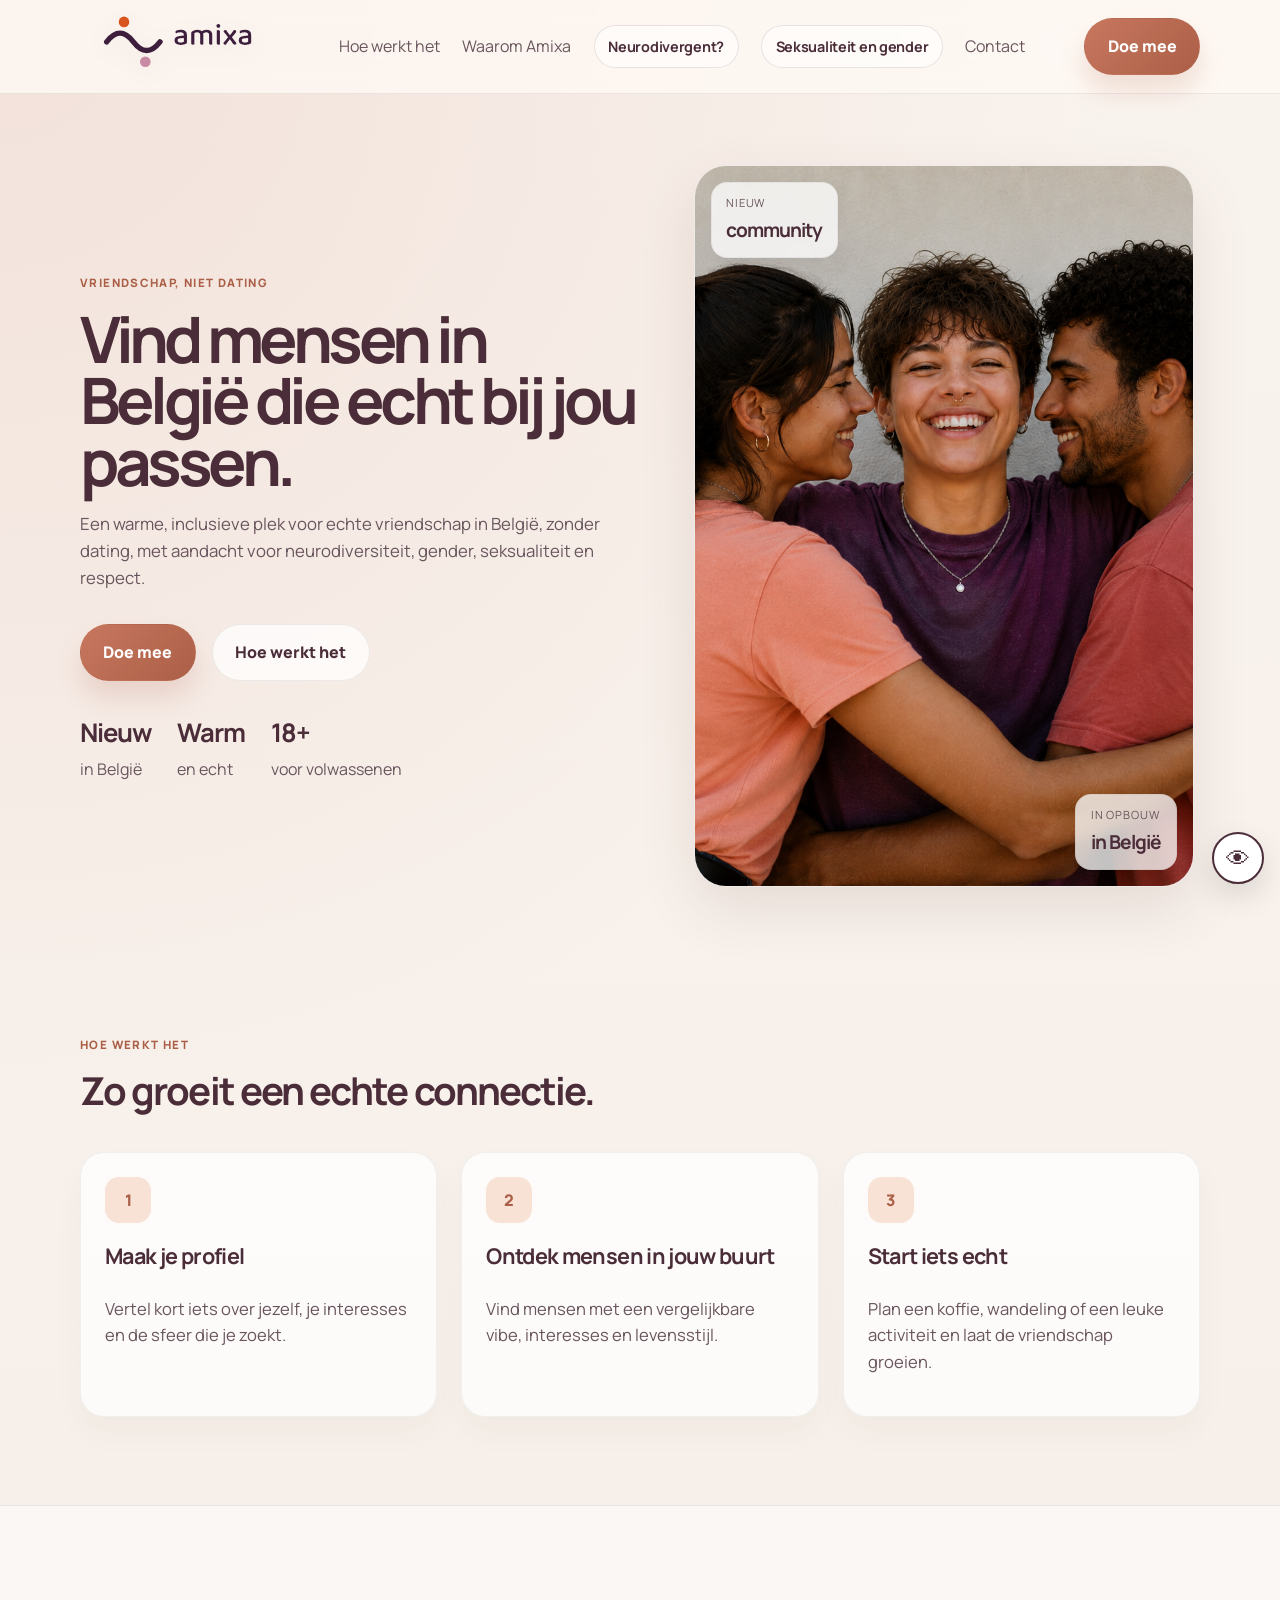
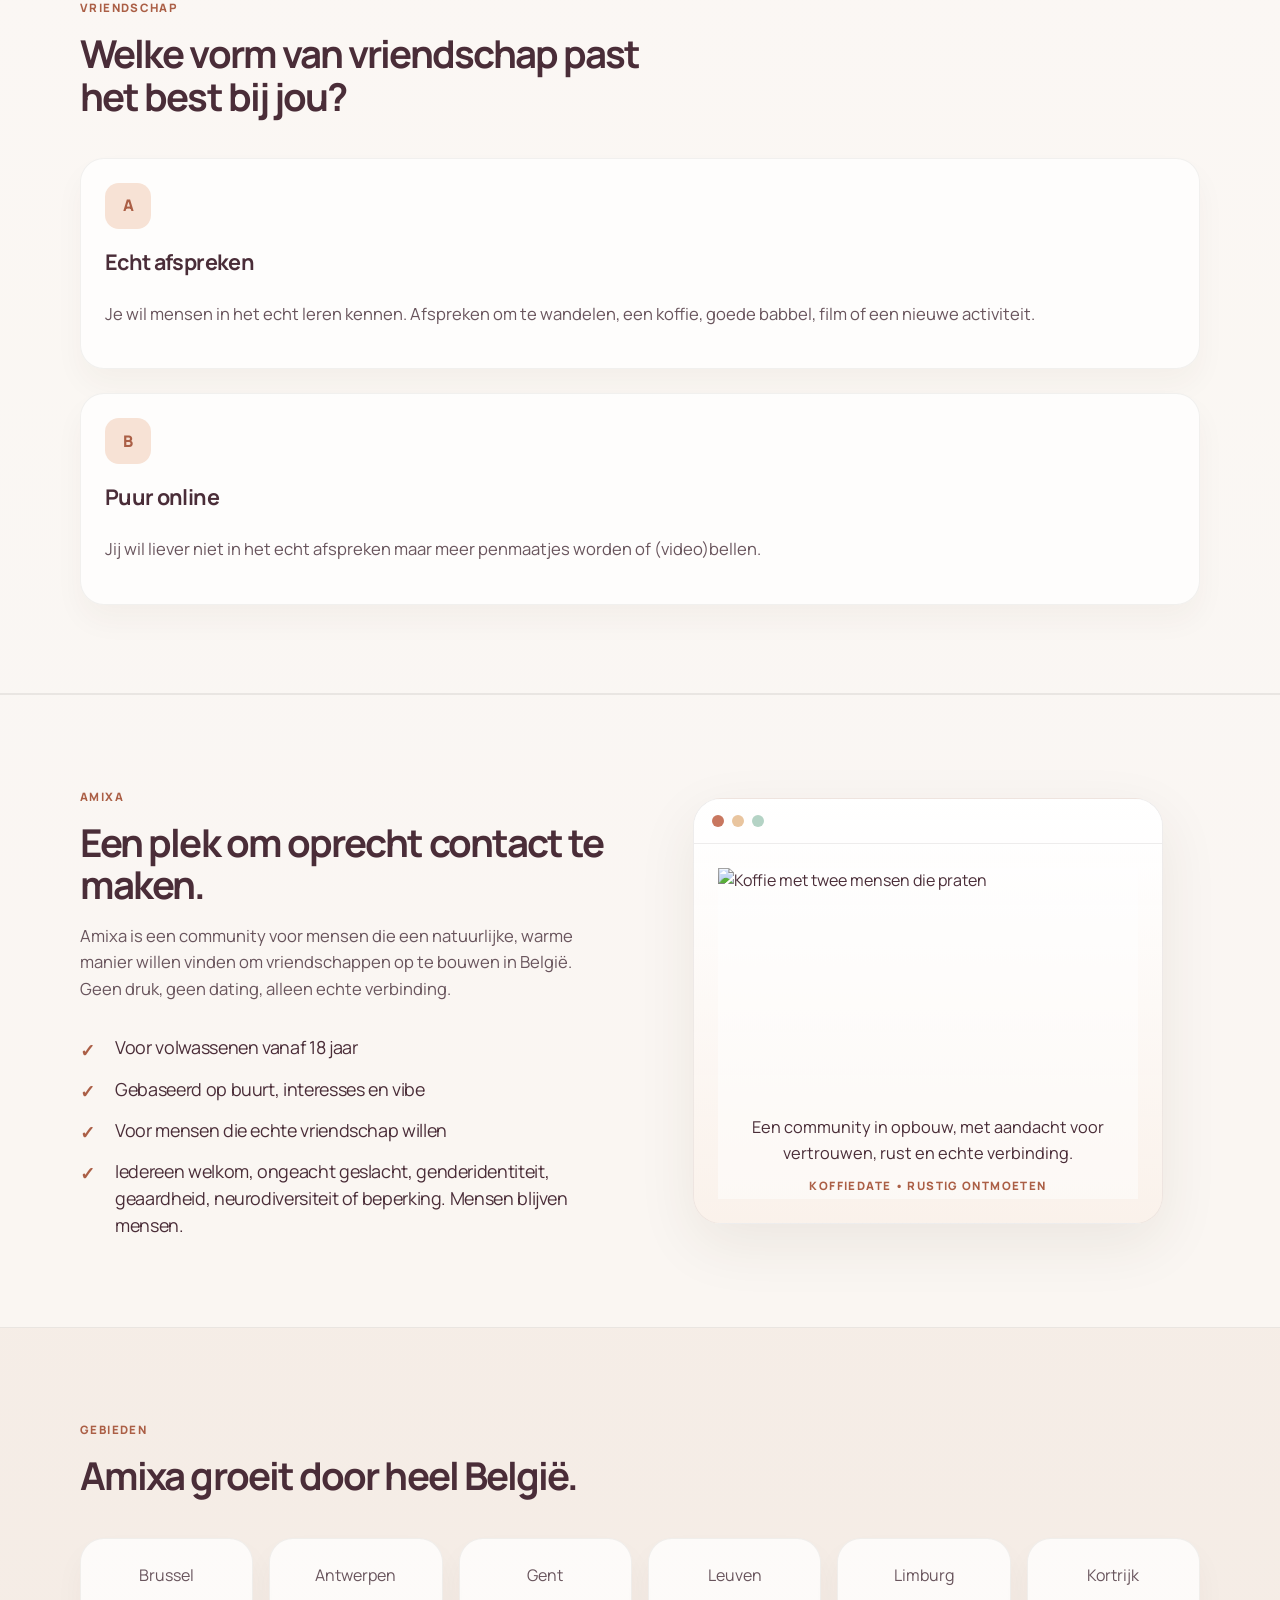
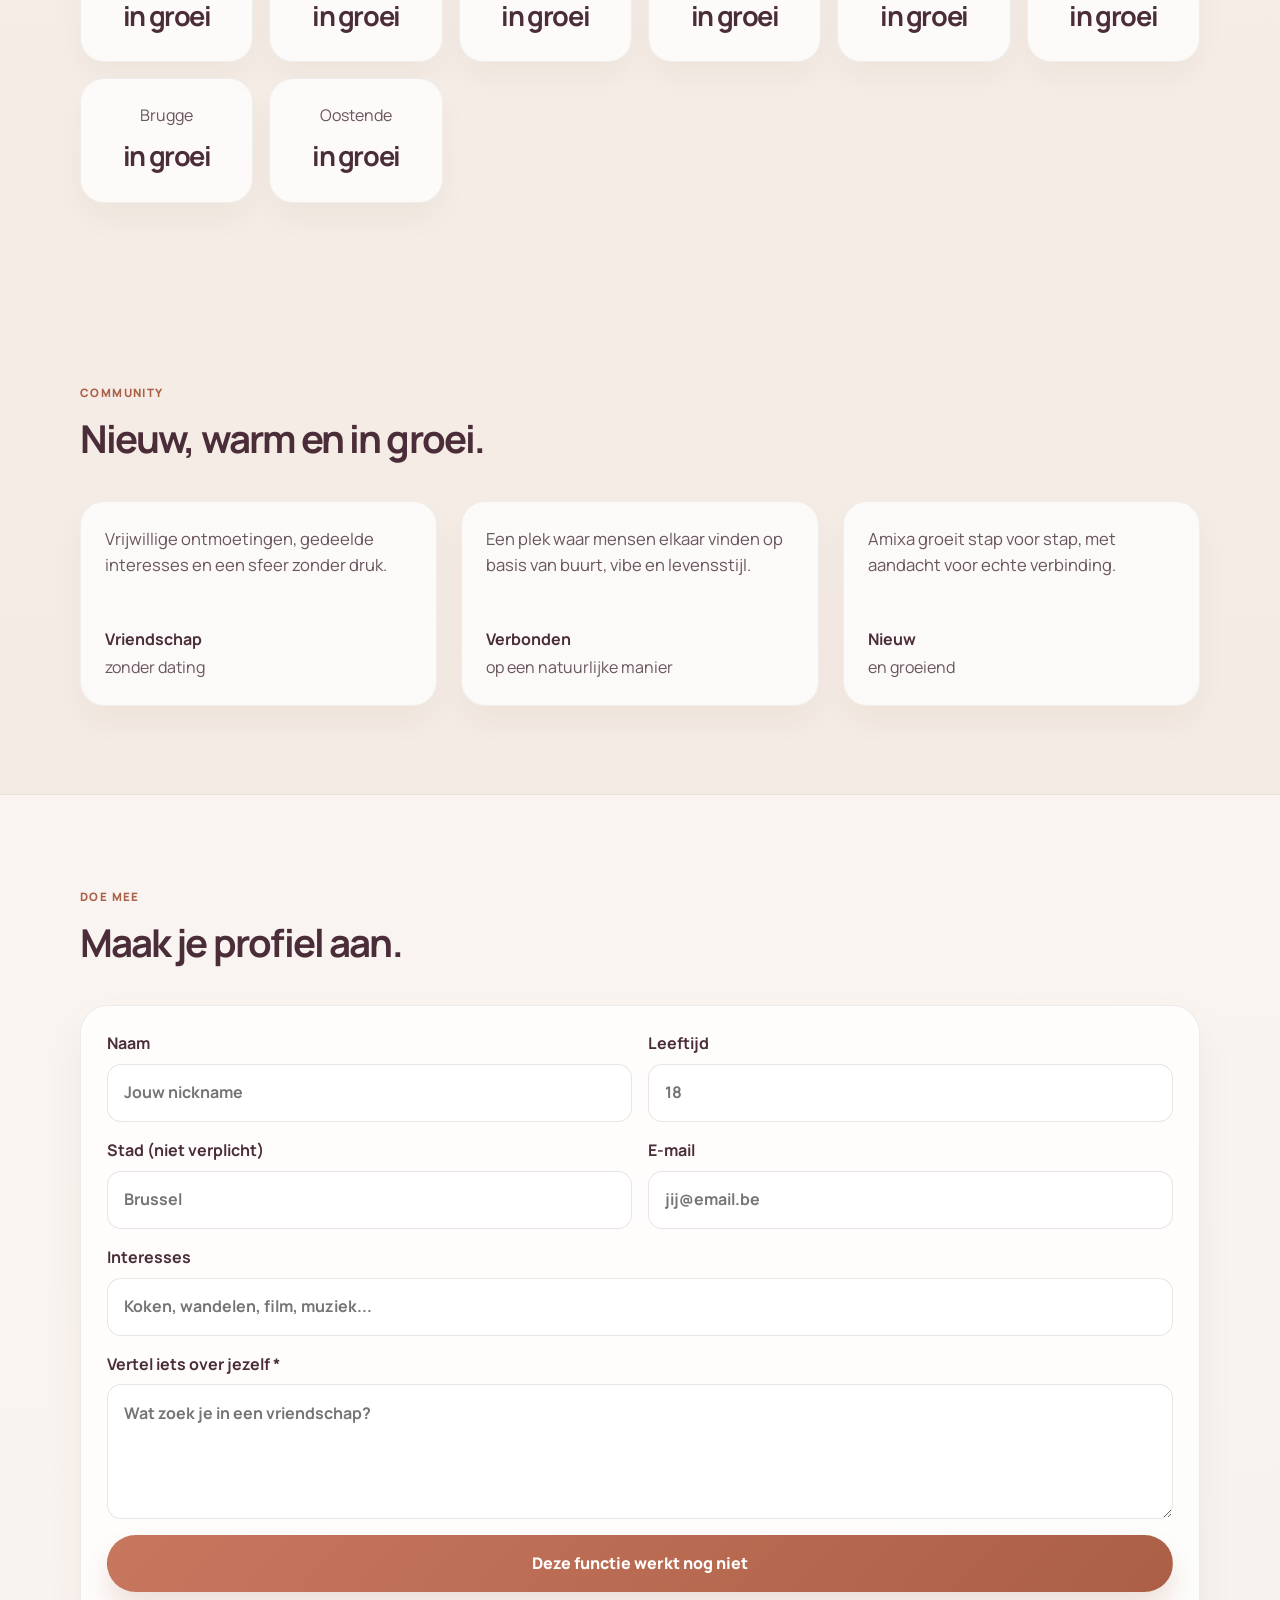
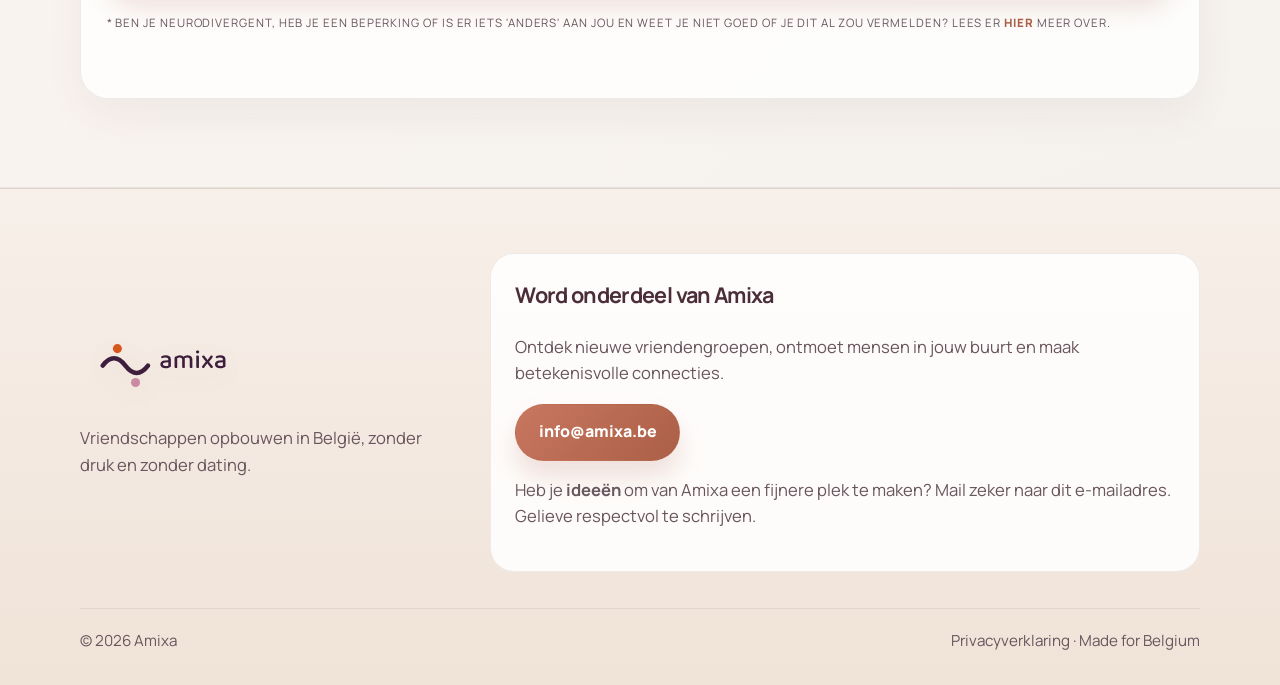
==== commit 13fd4926: "Add privacy link" ====
--- a/index.html
+++ b/index.html
@@ -20,11 +20,27 @@
   <body>
     <div class="dev-modal hidden" id="devModal" aria-live="polite">
       <div class="dev-modal-card">
-        <p class="dev-modal-kicker">Even een kleine update</p>
-        <h2>Leuk dat je dit al invulde, maar deze functie werkt nog niet.</h2>
-        <p>Feedback over deze eerste versie van Amixa? Mail naar info@amixa.be.</p>
-        <p>Kom later terug :)</p>
-        <button type="button" class="button button-primary" id="closeDevModal">Sluiten</button>
+        <p class="dev-modal-kicker">Amixa in opbouw</p>
+        <h2>Er wordt nog druk aan Amixa gewerkt.</h2>
+        <p>Laat je e-mailadres achter en hoor als eerste wanneer je kunt aansluiten bij de community.</p>
+
+        <form id="waitlist-form" class="waitlist-form">
+          <label for="waitlist-email">E-mailadres</label>
+          <input
+            id="waitlist-email"
+            name="waitlist-email"
+            type="email"
+            inputmode="email"
+            autocomplete="email"
+            placeholder="jij@email.be"
+            required
+          />
+          <button type="submit" class="button button-primary">Ik wil op de hoogte blijven</button>
+        </form>
+
+        <p id="waitlist-success" class="waitlist-success" aria-live="polite"></p>
+
+        <button type="button" class="button button-secondary close-button" id="closeDevModal">Sluiten</button>
       </div>
     </div>
 
@@ -381,9 +397,9 @@
       </div>
 
       <div class="container bottom-bar">
-        <span>© <span id="year"></span> Amixa</span>
-        <span>Made for Belgium</span>
-      </div>
+  <span>© <span id="year"></span> Amixa</span>
+  <span><a href="privacyverklaring.html">Privacyverklaring</a> · Made for Belgium</span>
+</div>
     </footer>
 
     <script src="https://www.gstatic.com/firebasejs/10.12.2/firebase-app-compat.js"></script>
--- a/styles.css
+++ b/styles.css
@@ -1281,8 +1281,48 @@
 }
 
 .dev-modal-card p {
-  margin-bottom: 1.4rem;
+  margin-bottom: 1.1rem;
   font-size: 1rem;
+}
+
+.waitlist-form {
+  display: grid;
+  gap: 0.75rem;
+  margin-top: 1rem;
+}
+
+.waitlist-form label {
+  font-size: 0.85rem;
+  font-weight: 800;
+  letter-spacing: 0.08em;
+  text-transform: uppercase;
+  color: var(--text);
+}
+
+.waitlist-form input {
+  width: 100%;
+  border: 1px solid rgba(74, 45, 56, 0.12);
+  border-radius: 14px;
+  padding: 0.9rem 1rem;
+  font: inherit;
+  color: var(--text);
+  background: rgba(255, 255, 255, 0.9);
+}
+
+.waitlist-form input:focus {
+  outline: 2px solid rgba(200, 119, 95, 0.22);
+  border-color: rgba(171, 95, 70, 0.35);
+}
+
+.waitlist-success {
+  min-height: 1.5rem;
+  margin: 0.9rem 0 0;
+  color: var(--secondary-deep);
+  font-weight: 700;
+}
+
+.close-button {
+  margin-top: 1rem;
 }
 
 .contrast-toggle {
